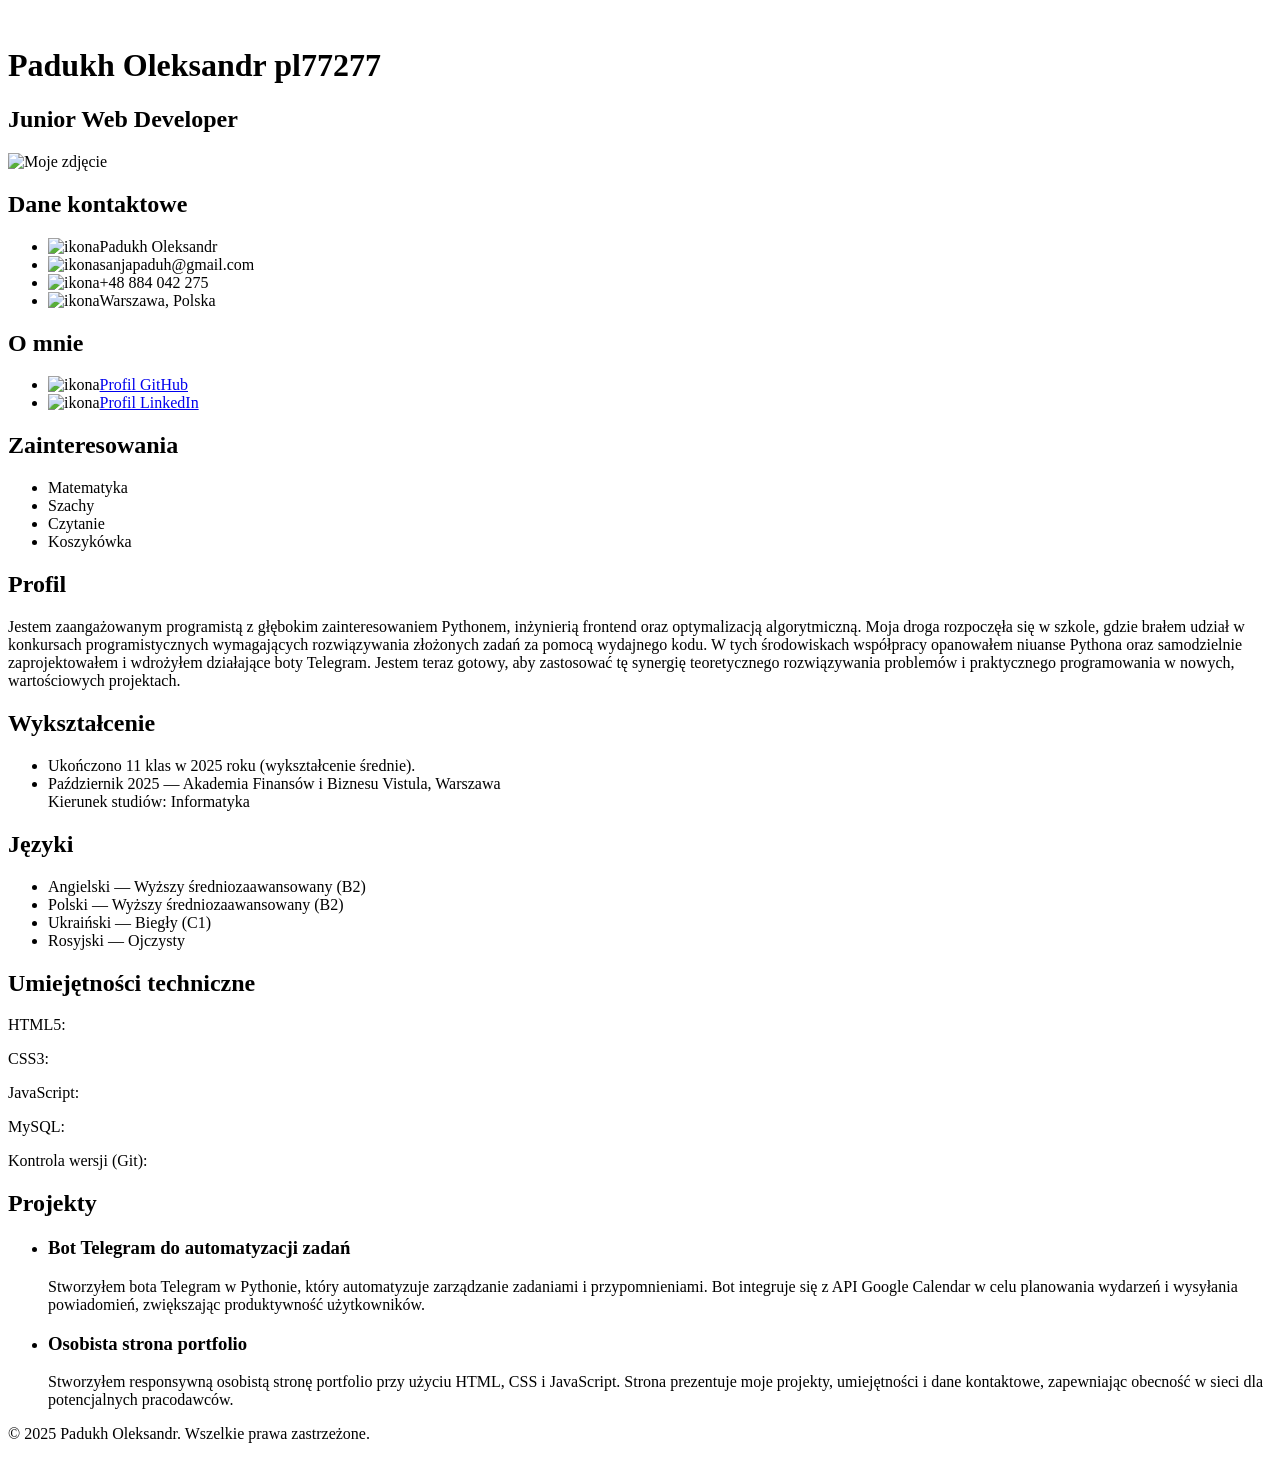
==== index.html @ f1d95746 "versia maketa" ====
<!DOCTYPE html>
<html lang="pl">
<head>
    <meta charset="UTF-8">
    <meta name="viewport" content="width=device-width, initial-scale=1.0">
     <link rel="stylesheet" href="./style.css">
    <title>CV Padukh Oleksandr pl77277</title>
</head>
<body>

    <div class="cv">
        <header>
            <img src="picture/header_pic.png" alt="" class="headerPic">
        </header>
        <div class="container">
            <div class="left_part-cv">
                <div class="personal_details">
                    <h1 class="title-cv">Padukh Oleksandr pl77277</h1>
                    <h2 class="subtitle-cv">Junior Web Developer</h2>
                    <div class="photo-wrapper">
                        <img class="cv_photo" src="picture/image.png" alt="Moje zdjęcie">
                    </div>
                </div>
                <div class="contact_inform">
                    <h2 class="header">Dane kontaktowe</h2>

                    <ul class="contacts_me">
                        <li class="contact_me"><img class="contact-icon" src="picture/person.svg" alt="ikona">Padukh Oleksandr</li>
                        <li class="contact_me"><img class="contact-icon" src="picture/email.svg" alt="ikona">sanjapaduh@gmail.com</li>
                        <li class="contact_me"><img class="contact-icon" src="picture/phone.svg" alt="ikona">+48 884 042 275</li>
                        <li class="contact_me"><img class="contact-icon" src="picture/location.svg" alt="ikona">Warszawa, Polska</li>
                        
                    </ul>
                </div>
                <div class="about_me">
                    <h2 class="header">O mnie</h2>
                    <ul class="about_me-list">
                        <li class="contact_me"><img class="contact-icon" src="picture/git.svg" alt="ikona"><a href="https://example.com">Profil GitHub</a></li>
                        <li class="contact_me"><img class="contact-icon" src="picture/linkedin.svg" alt="ikona"><a href="https://example.com">Profil LinkedIn</a></li>
                    </ul>
                </div>
                <div class="hobbies">
                    <h2 class="header">Zainteresowania</h2>
                    <ul class="hobbies-list">
                        <li>Matematyka</li>
                        <li>Szachy</li>
                        <li>Czytanie</li>
                        <li>Koszykówka</li>
                    </ul>
                    
                </div>
            </div>
            <div class="right_part-cv">
                <div class="profile">
                    <h2 class="header">Profil</h2>
                    <p class="profile_description description">
                        Jestem zaangażowanym programistą z głębokim zainteresowaniem Pythonem,
                        inżynierią frontend oraz optymalizacją algorytmiczną. Moja droga rozpoczęła się
                        w szkole, gdzie brałem udział w konkursach programistycznych wymagających
                        rozwiązywania złożonych zadań za pomocą wydajnego kodu. W tych
                        środowiskach współpracy opanowałem niuanse Pythona oraz samodzielnie
                        zaprojektowałem i wdrożyłem działające boty Telegram. Jestem teraz gotowy,
                        aby zastosować tę synergię teoretycznego rozwiązywania problemów i praktycznego
                        programowania w nowych, wartościowych projektach.
                    </p>
                </div>
            <section aria-labelledby="education-title">
                    <h2 class="header" id="education-title">Wykształcenie</h2>
                <ul  class="education-list">
                    <li class="education-item description">Ukończono 11 klas w 2025 roku (wykształcenie średnie).</li>
                    <li class="education-item description" >
                        Październik 2025 — Akademia Finansów i Biznesu Vistula, Warszawa<br>
                        Kierunek studiów: Informatyka
                    </li>
                </ul>
            </section>
                <div class="languages">
                    <h2 class="header">Języki</h2>
                    <ul class="languages_list">
                        <li class="language">Angielski — Wyższy średniozaawansowany (B2)</li>
                        <li class="language">Polski — Wyższy średniozaawansowany (B2)</li>
                        <li class="language">Ukraiński — Biegły (C1)</li>
                        <li class="language">Rosyjski — Ojczysty</li>
                    </ul>
                </div>
                <div class="right-skills">
                    <div class="hard-skills">
                        <h2 class="header">Umiejętności techniczne</h2>
                        <div class="skills_card">
                            <div class="skill">
                                <p class="skill-name">HTML5:</p>
                                <div class="dots">
                                    <span class="skills_dot "></span>
                                    <span class="skills_dot"></span>
                                    <span class="skills_dot"></span>
                                    <span class="skills_dot filled"></span>
                                    <span class="skills_dot filled"></span>
                                </div>
                            </div>
                            <div class="skill">
                                <p class="skill-name">CSS3:</p>
                                <div class="dots">
                                    <span class="skills_dot "></span>
                                    <span class="skills_dot"></span>
                                    <span class="skills_dot"></span>
                                    <span class="skills_dot filled"></span>
                                    <span class="skills_dot filled"></span>
                                </div>
                            </div>
                            <div class="skill">
                                <p class="skill-name">JavaScript:</p>
                                <div class="dots">
                                    <span class="skills_dot "></span>
                                    <span class="skills_dot"></span>
                                    <span class="skills_dot filled"></span>
                                    <span class="skills_dot filled"></span>
                                    <span class="skills_dot filled"></span>
                                </div>
                            </div>
                            <div class="skill">
                                <p class="skill-name">MySQL:</p>
                                <div class="dots">
                                    <span class="skills_dot "></span>
                                    <span class="skills_dot filled"></span>
                                    <span class="skills_dot filled"></span>
                                    <span class="skills_dot filled"></span>
                                    <span class="skills_dot filled"></span>
                                </div>
                            </div>
                            <div class="skill">
                            <p class="skill-name">Kontrola wersji (Git):</p>
                            <div class="dots">
                                <span class="skills_dot"></span>
                                <span class="skills_dot"></span>
                                <span class="skills_dot filled"></span>
                                <span class="skills_dot filled"></span>
                                <span class="skills_dot filled"></span>
                            </div>
                   
                        </div>
                    </div>
                    
                    
                </div>
               
                    

            </div>
            <section class="project-skills">
                <h2 class="header">Projekty</h2>
                <ul class="projects-list">
                    <li class="project-item">
                        <h3 class="project-title">Bot Telegram do automatyzacji zadań</h3>
                        <p class="description">
                            Stworzyłem bota Telegram w Pythonie, który automatyzuje zarządzanie zadaniami i przypomnieniami. Bot integruje się z API Google Calendar w celu planowania wydarzeń i wysyłania powiadomień, zwiększając produktywność użytkowników.
                        </p>
                    </li>
                    <li class="project-item">
                        <h3 class="project-title">Osobista strona portfolio</h3>
                        <p class="description">
                            Stworzyłem responsywną osobistą stronę portfolio przy użyciu HTML, CSS i JavaScript. Strona prezentuje moje projekty, umiejętności i dane kontaktowe, zapewniając obecność w sieci dla potencjalnych pracodawców.
                        </p>
                    </li>
                </ul>

        </section>
                
    </div>

    </div>
         <footer>
            <div class="footer">
                <p class="footer-text">© 2025 Padukh Oleksandr. Wszelkie prawa zastrzeżone.</p>
            </div>
        </footer>
              
</div>
</body>
</html>
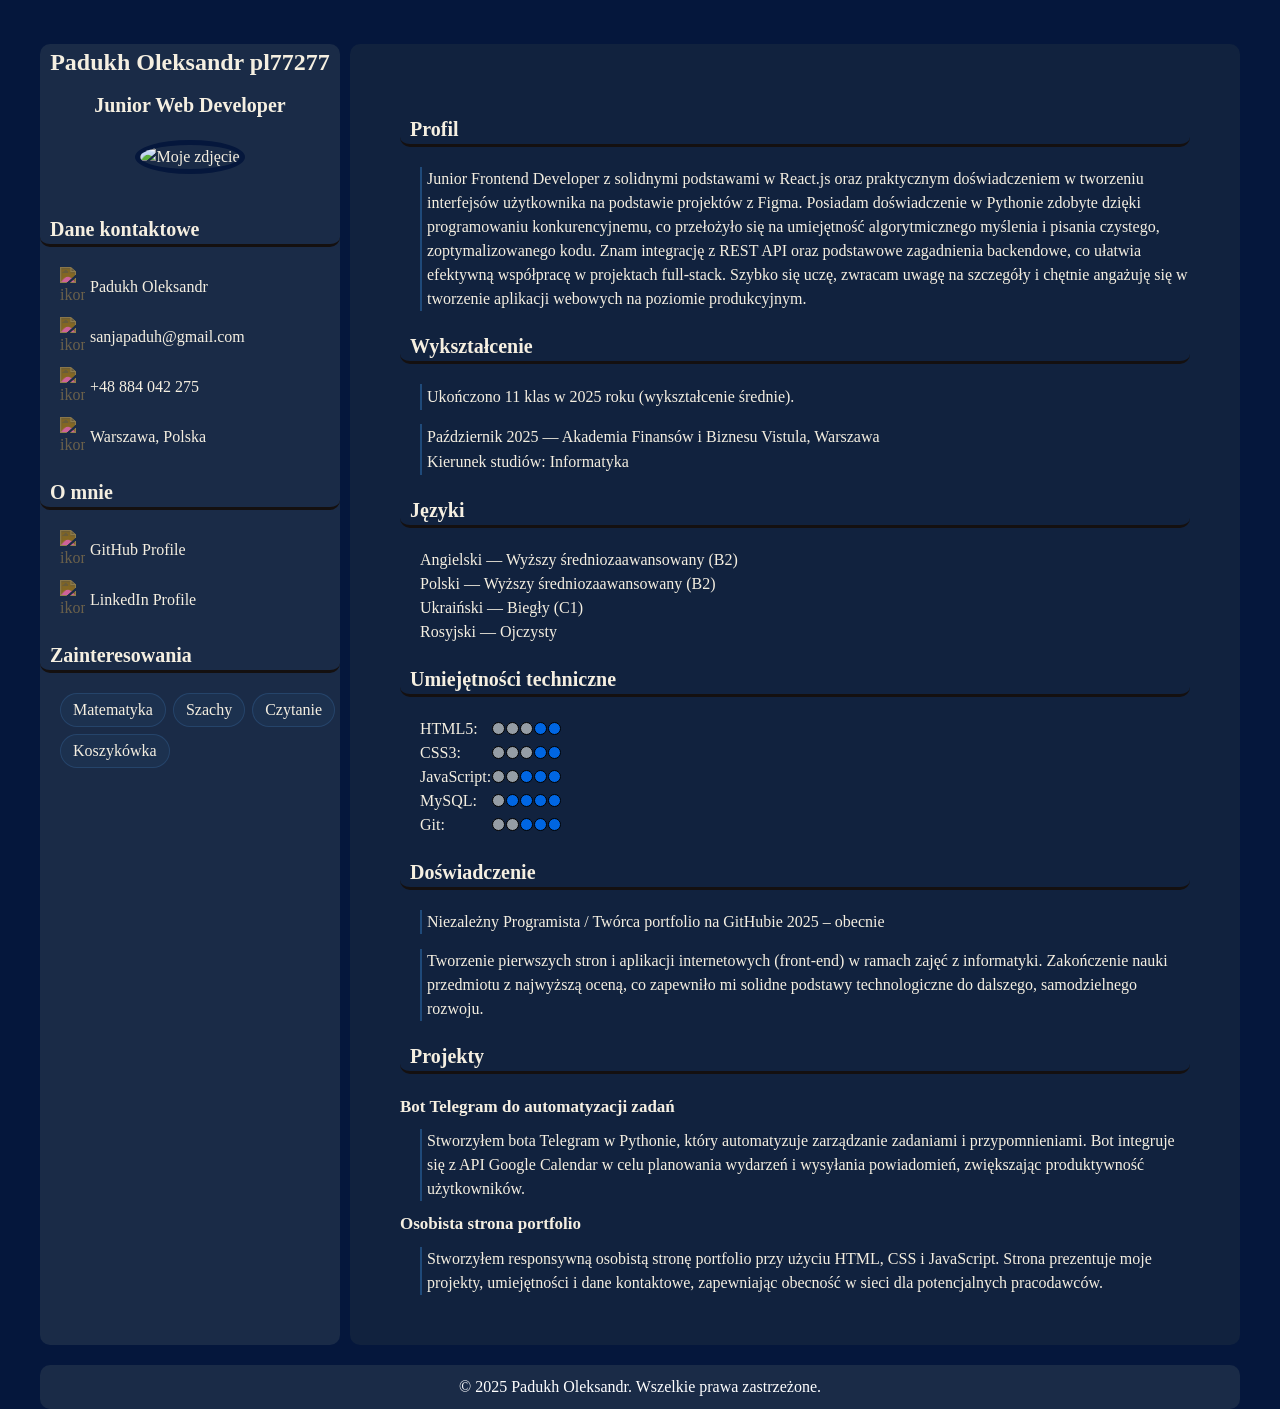
==== commit 07aa0fd5: "html umowę dotrymano" ====
--- a/index.html
+++ b/index.html
@@ -3,177 +3,190 @@
 <head>
     <meta charset="UTF-8">
     <meta name="viewport" content="width=device-width, initial-scale=1.0">
-     <link rel="stylesheet" href="./style.css">
+    <link rel="stylesheet" href="./style.css">
     <title>CV Padukh Oleksandr pl77277</title>
 </head>
 <body>
 
     <div class="cv">
+
         <header>
             <img src="picture/header_pic.png" alt="" class="headerPic">
-        </header>
+            </header>
         <div class="container">
-            <div class="left_part-cv">
-                <div class="personal_details">
-                    <h1 class="title-cv">Padukh Oleksandr pl77277</h1>
-                    <h2 class="subtitle-cv">Junior Web Developer</h2>
-                    <div class="photo-wrapper">
-                        <img class="cv_photo" src="picture/image.png" alt="Moje zdjęcie">
-                    </div>
-                </div>
-                <div class="contact_inform">
-                    <h2 class="header">Dane kontaktowe</h2>
+            <!-- <main> -->
+       
+                <div class="left_part-cv">
+                    <section class="personal_details">
+                        <h1 class="title-cv">Padukh Oleksandr pl77277</h1>
+                        <h2 class="subtitle-cv">Junior Web Developer</h2>
+                        <div class="photo-wrapper">
+                            <img class="cv_photo" src="picture/image.png" alt="Moje zdjęcie">
+                        </div>
+                    </section>
+                    <section class="contact_inform">
+                        <h2 class="header">Dane kontaktowe</h2>
+                        <ul class="contacts_me">
+                            <li class="contact_me"><img class="contact-icon" src="picture/person.svg" alt="ikona">Padukh Oleksandr</li>
+                            <li class="contact_me"><img class="contact-icon" src="picture/email.svg" alt="ikona">sanjapaduh@gmail.com</li>
+                            <li class="contact_me"><img class="contact-icon" src="picture/phone.svg" alt="ikona">+48 884 042 275</li>
+                            <li class="contact_me"><img class="contact-icon" src="picture/location.svg" alt="ikona">Warszawa, Polska</li>
+                        </ul>
+                    </section>
+                    <section class="about_me">
+                        <h2 class="header">O mnie</h2>
+                        <ul class="about_me-list">
+                            <li class="contact_me"><img class="contact-icon" src="picture/git.svg" alt="ikona"><a href="https://example.com" target="_blank" rel="noopener noreferrer">GitHub Profile</a></li>
+                            <li class="contact_me"><img class="contact-icon" src="picture/linkedin.svg" alt="ikona"><a href="https://example.com" target="_blank" rel="noopener noreferrer">LinkedIn Profile</a></li>
+                        </ul>
+                    </section>
+                    <section class="hobbies">
+                        <h2 class="header">Zainteresowania</h2>
+                        <ul class="hobbies-list">
+                            <li>Matematyka</li>
+                            <li>Szachy</li>
+                            <li>Czytanie</li>
+                            <li>Koszykówka</li>
+                        </ul>
+                    </section>
+                </div><!-- /.left_part-cv -->
 
-                    <ul class="contacts_me">
-                        <li class="contact_me"><img class="contact-icon" src="picture/person.svg" alt="ikona">Padukh Oleksandr</li>
-                        <li class="contact_me"><img class="contact-icon" src="picture/email.svg" alt="ikona">sanjapaduh@gmail.com</li>
-                        <li class="contact_me"><img class="contact-icon" src="picture/phone.svg" alt="ikona">+48 884 042 275</li>
-                        <li class="contact_me"><img class="contact-icon" src="picture/location.svg" alt="ikona">Warszawa, Polska</li>
-                        
-                    </ul>
-                </div>
-                <div class="about_me">
-                    <h2 class="header">O mnie</h2>
-                    <ul class="about_me-list">
-                        <li class="contact_me"><img class="contact-icon" src="picture/git.svg" alt="ikona"><a href="https://example.com">Profil GitHub</a></li>
-                        <li class="contact_me"><img class="contact-icon" src="picture/linkedin.svg" alt="ikona"><a href="https://example.com">Profil LinkedIn</a></li>
-                    </ul>
-                </div>
-                <div class="hobbies">
-                    <h2 class="header">Zainteresowania</h2>
-                    <ul class="hobbies-list">
-                        <li>Matematyka</li>
-                        <li>Szachy</li>
-                        <li>Czytanie</li>
-                        <li>Koszykówka</li>
-                    </ul>
-                    
-                </div>
-            </div>
-            <div class="right_part-cv">
-                <div class="profile">
-                    <h2 class="header">Profil</h2>
-                    <p class="profile_description description">
-                        Jestem zaangażowanym programistą z głębokim zainteresowaniem Pythonem,
-                        inżynierią frontend oraz optymalizacją algorytmiczną. Moja droga rozpoczęła się
-                        w szkole, gdzie brałem udział w konkursach programistycznych wymagających
-                        rozwiązywania złożonych zadań za pomocą wydajnego kodu. W tych
-                        środowiskach współpracy opanowałem niuanse Pythona oraz samodzielnie
-                        zaprojektowałem i wdrożyłem działające boty Telegram. Jestem teraz gotowy,
-                        aby zastosować tę synergię teoretycznego rozwiązywania problemów i praktycznego
-                        programowania w nowych, wartościowych projektach.
-                    </p>
-                </div>
-            <section aria-labelledby="education-title">
-                    <h2 class="header" id="education-title">Wykształcenie</h2>
-                <ul  class="education-list">
-                    <li class="education-item description">Ukończono 11 klas w 2025 roku (wykształcenie średnie).</li>
-                    <li class="education-item description" >
-                        Październik 2025 — Akademia Finansów i Biznesu Vistula, Warszawa<br>
-                        Kierunek studiów: Informatyka
-                    </li>
-                </ul>
+            
+                <div class="right_part-cv">
+                    <section class="profile">
+                        <h2 class="header">Profil</h2>
+                        <p class="profile_description description">
+                            Junior Frontend Developer z solidnymi podstawami w React.js oraz praktycznym
+                            doświadczeniem w tworzeniu interfejsów użytkownika na podstawie projektów z Figma.
+                            Posiadam doświadczenie w Pythonie zdobyte dzięki programowaniu konkurencyjnemu, co
+                            przełożyło się na umiejętność algorytmicznego myślenia i pisania czystego, zoptymalizowanego kodu.
+                            Znam integrację z REST API oraz podstawowe zagadnienia backendowe, co ułatwia efektywną współpracę
+                            w projektach full‑stack. Szybko się uczę, zwracam uwagę na szczegóły i chętnie 
+                            angażuję się w tworzenie aplikacji webowych na poziomie produkcyjnym.
+                        </p>
+                    </section>
+
+                    <section aria-labelledby="education-title">
+                        <h2 class="header" id="education-title">Wykształcenie</h2>
+                        <ul class="education-list">
+                            <li class="education-item description">Ukończono 11 klas w 2025 roku (wykształcenie średnie).</li>
+                            <li class="education-item description">
+                                Październik 2025 — Akademia Finansów i Biznesu Vistula, Warszawa<br>
+                                Kierunek studiów: Informatyka
+                            </li>
+                        </ul>
+                    </section>
+
+                    <section class="languages">
+                        <h2 class="header">Języki</h2>
+                        <ul class="languages_list">
+                            <li class="language">Angielski — Wyższy średniozaawansowany (B2)</li>
+                            <li class="language">Polski — Wyższy średniozaawansowany (B2)</li>
+                            <li class="language">Ukraiński — Biegły (C1)</li>
+                            <li class="language">Rosyjski — Ojczysty</li>
+                        </ul>
+                    </section>
+
+                    <section class="skills">
+                        <h2 class="header">Umiejętności techniczne</h2>
+                        <div class="skills_cards">
+                            <div class="skills_card">
+                                <div class="skill">
+                                    <p class="skill-name">HTML5:</p>
+                                    <div class="dots">
+                                        <span class="skills_dot filled"></span>
+                                        <span class="skills_dot filled"></span>
+                                        <span class="skills_dot filled"></span>
+                                        <span class="skills_dot"></span>
+                                        <span class="skills_dot"></span>
+                                    </div>
+                                </div>
+                                <div class="skill">
+                                    <p class="skill-name">CSS3:</p>
+                                    <div class="dots">
+                                        <span class="skills_dot filled"></span>
+                                        <span class="skills_dot filled"></span>
+                                        <span class="skills_dot filled"></span>
+                                        <span class="skills_dot"></span>
+                                        <span class="skills_dot"></span>
+                                    </div>
+                                </div>
+                                <div class="skill">
+                                    <p class="skill-name">JavaScript:</p>
+                                    <div class="dots">
+                                        <span class="skills_dot filled"></span>
+                                        <span class="skills_dot filled"></span>
+                                        <span class="skills_dot"></span>
+                                        <span class="skills_dot"></span>
+                                        <span class="skills_dot"></span>
+                                    </div>
+                                </div>
+                                <div class="skill">
+                                    <p class="skill-name">MySQL:</p>
+                                    <div class="dots">
+                                        <span class="skills_dot filled"></span>
+                                        <span class="skills_dot"></span>
+                                        <span class="skills_dot"></span>
+                                        <span class="skills_dot"></span>
+                                        <span class="skills_dot"></span>
+                                    </div>
+                                </div>
+                                <div class="skill">
+                                    <p class="skill-name">Git:</p>
+                                    <div class="dots">
+                                        <span class="skills_dot filled"></span>
+                                        <span class="skills_dot filled"></span>
+                                        <span class="skills_dot"></span>
+                                        <span class="skills_dot"></span>
+                                        <span class="skills_dot"></span>
+                                    </div>
+                                </div>
+                            </div><!-- /.skills_card -->
+                        </div><!-- /.skills_cards -->
+                    </section>
+
+                    <section class="experience">
+                        <h2 class="header">Doświadczenie</h2>
+                        <article class="experience-item description">
+                            Niezależny Programista / Twórca portfolio na GitHubie
+                            2025 – obecnie
+                        </article>
+                        <article class="experience-item description">
+                            Tworzenie pierwszych stron i aplikacji internetowych 
+                            (front-end) w ramach zajęć z informatyki. Zakończenie nauki przedmiotu z
+                            najwyższą oceną, co zapewniło 
+                            mi solidne podstawy technologiczne do dalszego, samodzielnego rozwoju.
+                        </article>
+                    </section>
+
+                    <section class="project-skills">
+                        <h2 class="header">Projekty</h2>
+                        <ul class="projects-list">
+                            <li class="project-item">
+                                <h3 class="project-title">Bot Telegram do automatyzacji zadań</h3>
+                                <p class="description">
+                                    Stworzyłem bota Telegram w Pythonie, który automatyzuje zarządzanie zadaniami i przypomnieniami. Bot integruje się z API Google Calendar w celu planowania wydarzeń i wysyłania powiadomień, zwiększając produktywność użytkowników.
+                                </p>
+                            </li>
+                            <li class="project-item">
+                                <h3 class="project-title">Osobista strona portfolio</h3>
+                                <p class="description">
+                                    Stworzyłem responsywną osobistą stronę portfolio przy użyciu HTML, CSS i JavaScript. Strona prezentuje moje projekty, umiejętności i dane kontaktowe, zapewniając obecność w sieci dla potencjalnych pracodawców.
+                                </p>
+                            </li>
+                        </ul>
+                    </section>
+                </div><!-- /.right_part-cv -->
+            <!-- </main> -->
+             
+        </div>
+
+        <footer>
+            <section class="footer">
+                <p class="footer-text">© 2025 Padukh Oleksandr. Wszelkie prawa zastrzeżone.</p>
             </section>
-                <div class="languages">
-                    <h2 class="header">Języki</h2>
-                    <ul class="languages_list">
-                        <li class="language">Angielski — Wyższy średniozaawansowany (B2)</li>
-                        <li class="language">Polski — Wyższy średniozaawansowany (B2)</li>
-                        <li class="language">Ukraiński — Biegły (C1)</li>
-                        <li class="language">Rosyjski — Ojczysty</li>
-                    </ul>
-                </div>
-                <div class="right-skills">
-                    <div class="hard-skills">
-                        <h2 class="header">Umiejętności techniczne</h2>
-                        <div class="skills_card">
-                            <div class="skill">
-                                <p class="skill-name">HTML5:</p>
-                                <div class="dots">
-                                    <span class="skills_dot "></span>
-                                    <span class="skills_dot"></span>
-                                    <span class="skills_dot"></span>
-                                    <span class="skills_dot filled"></span>
-                                    <span class="skills_dot filled"></span>
-                                </div>
-                            </div>
-                            <div class="skill">
-                                <p class="skill-name">CSS3:</p>
-                                <div class="dots">
-                                    <span class="skills_dot "></span>
-                                    <span class="skills_dot"></span>
-                                    <span class="skills_dot"></span>
-                                    <span class="skills_dot filled"></span>
-                                    <span class="skills_dot filled"></span>
-                                </div>
-                            </div>
-                            <div class="skill">
-                                <p class="skill-name">JavaScript:</p>
-                                <div class="dots">
-                                    <span class="skills_dot "></span>
-                                    <span class="skills_dot"></span>
-                                    <span class="skills_dot filled"></span>
-                                    <span class="skills_dot filled"></span>
-                                    <span class="skills_dot filled"></span>
-                                </div>
-                            </div>
-                            <div class="skill">
-                                <p class="skill-name">MySQL:</p>
-                                <div class="dots">
-                                    <span class="skills_dot "></span>
-                                    <span class="skills_dot filled"></span>
-                                    <span class="skills_dot filled"></span>
-                                    <span class="skills_dot filled"></span>
-                                    <span class="skills_dot filled"></span>
-                                </div>
-                            </div>
-                            <div class="skill">
-                            <p class="skill-name">Kontrola wersji (Git):</p>
-                            <div class="dots">
-                                <span class="skills_dot"></span>
-                                <span class="skills_dot"></span>
-                                <span class="skills_dot filled"></span>
-                                <span class="skills_dot filled"></span>
-                                <span class="skills_dot filled"></span>
-                            </div>
-                   
-                        </div>
-                    </div>
-                    
-                    
-                </div>
-               
-                    
+        </footer>
+    </div><!-- /.cv -->
 
-            </div>
-            <section class="project-skills">
-                <h2 class="header">Projekty</h2>
-                <ul class="projects-list">
-                    <li class="project-item">
-                        <h3 class="project-title">Bot Telegram do automatyzacji zadań</h3>
-                        <p class="description">
-                            Stworzyłem bota Telegram w Pythonie, który automatyzuje zarządzanie zadaniami i przypomnieniami. Bot integruje się z API Google Calendar w celu planowania wydarzeń i wysyłania powiadomień, zwiększając produktywność użytkowników.
-                        </p>
-                    </li>
-                    <li class="project-item">
-                        <h3 class="project-title">Osobista strona portfolio</h3>
-                        <p class="description">
-                            Stworzyłem responsywną osobistą stronę portfolio przy użyciu HTML, CSS i JavaScript. Strona prezentuje moje projekty, umiejętności i dane kontaktowe, zapewniając obecność w sieci dla potencjalnych pracodawców.
-                        </p>
-                    </li>
-                </ul>
-
-        </section>
-                
-    </div>
-
-    </div>
-         <footer>
-            <div class="footer">
-                <p class="footer-text">© 2025 Padukh Oleksandr. Wszelkie prawa zastrzeżone.</p>
-            </div>
-        </footer>
-              
-</div>
 </body>
 </html>
--- a/style.css
+++ b/style.css
@@ -0,0 +1,236 @@
+html {
+    box-sizing: border-box;
+}
+
+.contact-icon {
+    filter: invert(66%) sepia(32%) saturate(500%) hue-rotate(5deg) brightness(95%) contrast(90%);
+}
+
+
+*,
+*::after,
+*::before {
+    box-sizing: inherit;
+    margin: 0;
+    padding: 0;
+}
+
+a {
+    text-decoration: none;
+    color: #F5EFE1;
+    
+}
+
+
+li {
+    list-style-type: none;
+
+}
+
+body {
+    font-family: 'Times New Roman', serif;
+    font-size: 16px;
+    font-weight: 400;
+    background-color: #F8F9FA;
+    color: #F5EFE1;
+    line-height: 1.5;
+}
+
+.container {
+    /* background-color: #255897; */
+    border-radius: 10px;
+    max-width: 1200px;
+    margin: 0 auto;
+    display: flex;
+    justify-content: space-between;
+}
+/* left-column */
+
+.left_part-cv {
+    background-color: #1A2B47;
+    margin-top: 20px;
+    max-width: 300px;
+
+    /* padding: 50px 50px 50px 50px; */
+    border-radius: 10px;
+    color: #F5EFE1;
+    margin-right: 10px;
+
+}
+
+
+.cv{
+    background-color: #05173C;
+}
+
+
+
+.personal_details {
+    display: flex;
+    flex-direction: column;
+    align-items: center;
+   
+}
+
+.title-cv{
+    font-size: 24px;
+    margin-bottom: 10px;
+    font-weight: bold;
+}
+
+.subtitle-cv{
+    font-size: 20px;
+    margin-bottom: 20px;
+}
+
+.cv_photo {
+    width: 120px;
+    height: 120px;
+    border-radius: 50%;
+    margin-bottom: 20px;
+    align-items: center;
+    border: 5px solid #05173C;
+}
+
+.headerPic {
+    width: 100%;
+    height: auto;
+}
+.header {
+    font-size: 20px;
+    border-bottom: #141010 3px solid;
+    border-radius: 10px;
+    padding-left: 10px;
+    margin: 20px 0px 20px 0px;
+}
+
+.contact_me {
+    display: flex;
+    align-items: center;
+    margin-bottom: 10px;
+    margin-left: 20px;
+
+
+}
+
+.contact-icon{
+    width: 25px;
+    margin: 0 5px 0 0;
+}
+
+
+/* ── Hobbies ── */
+.hobbies-list {
+    display: flex;
+    flex-wrap: wrap;
+    gap: 7px;
+    margin-left: 20px;
+}
+
+.hobbies-list li {
+    /* font-size: 12px; */
+    padding: 4px 12px;
+    border: 1px solid rgba(76, 144, 216, 0.2);
+    border-radius: 20px;
+    /* color: #d4ddec; */
+    background: rgba(74, 144, 217, 0.06);
+    transition: border-color 0.2s, color 0.2s;
+   
+    
+}
+
+.hobbies-list li:hover {
+    border-color: #4A90D9;
+    color: #E8F0FE;
+}
+
+/* right-column */
+.right_part-cv {
+    width: 900px;
+    padding: 30px;
+    background-color: #11223e;
+    padding: 50px 50px 50px 50px;
+    margin-top: 20px;
+    border-radius: 10px;
+
+    /* margin-top: 50px; */
+}
+
+/* education */
+
+.education-list {
+    display: flex;
+    flex-direction: column;
+    gap: 14px;
+}
+ 
+.education-item {
+    padding-left: 14px;
+    border-left: 2px solid #1f4a7a ;
+    /* background-color: #8BA3C7; */
+    line-height: 1.6;
+}
+
+.languages .languages_list{
+    margin-left: 20px;
+}
+.hard-skills{
+    width: 250px;
+}
+.skill{
+    display: flex;
+    justify-content: space-between;
+    align-items: center;    
+    margin-left: 20px;
+}
+
+.dots{
+    align-items: center;
+    display: flex;
+}
+
+
+.skills_dot{
+    width: 13px;
+    height: 13px;
+    border: 1px solid #000000;
+    display: inline-flex;
+    margin-left: 1px;
+    background-color: #0066e3;
+    border-radius: 100%;
+}
+
+.filled {
+    background-color: #959da5;
+}
+
+.skills_cards {
+    display: flex;
+    justify-content: space-between;
+}
+
+.project-title {
+    font-size: 17px;
+    font-weight: bold;
+    margin-bottom: 5px;
+    margin: 10px  0px;
+}
+
+.description{
+    margin-left: 20px;
+    border-left: 2px solid #1f4a7a ;
+    padding-left: 5px;
+}
+.experience-item{
+    margin-bottom: 15px;
+}
+
+footer {
+    text-align: center;
+    padding: 10px;
+    background: #1A2B47;
+    color: white;
+    border-radius: 10px;
+    max-width: 1200px;
+    margin: 20px auto 0;
+}
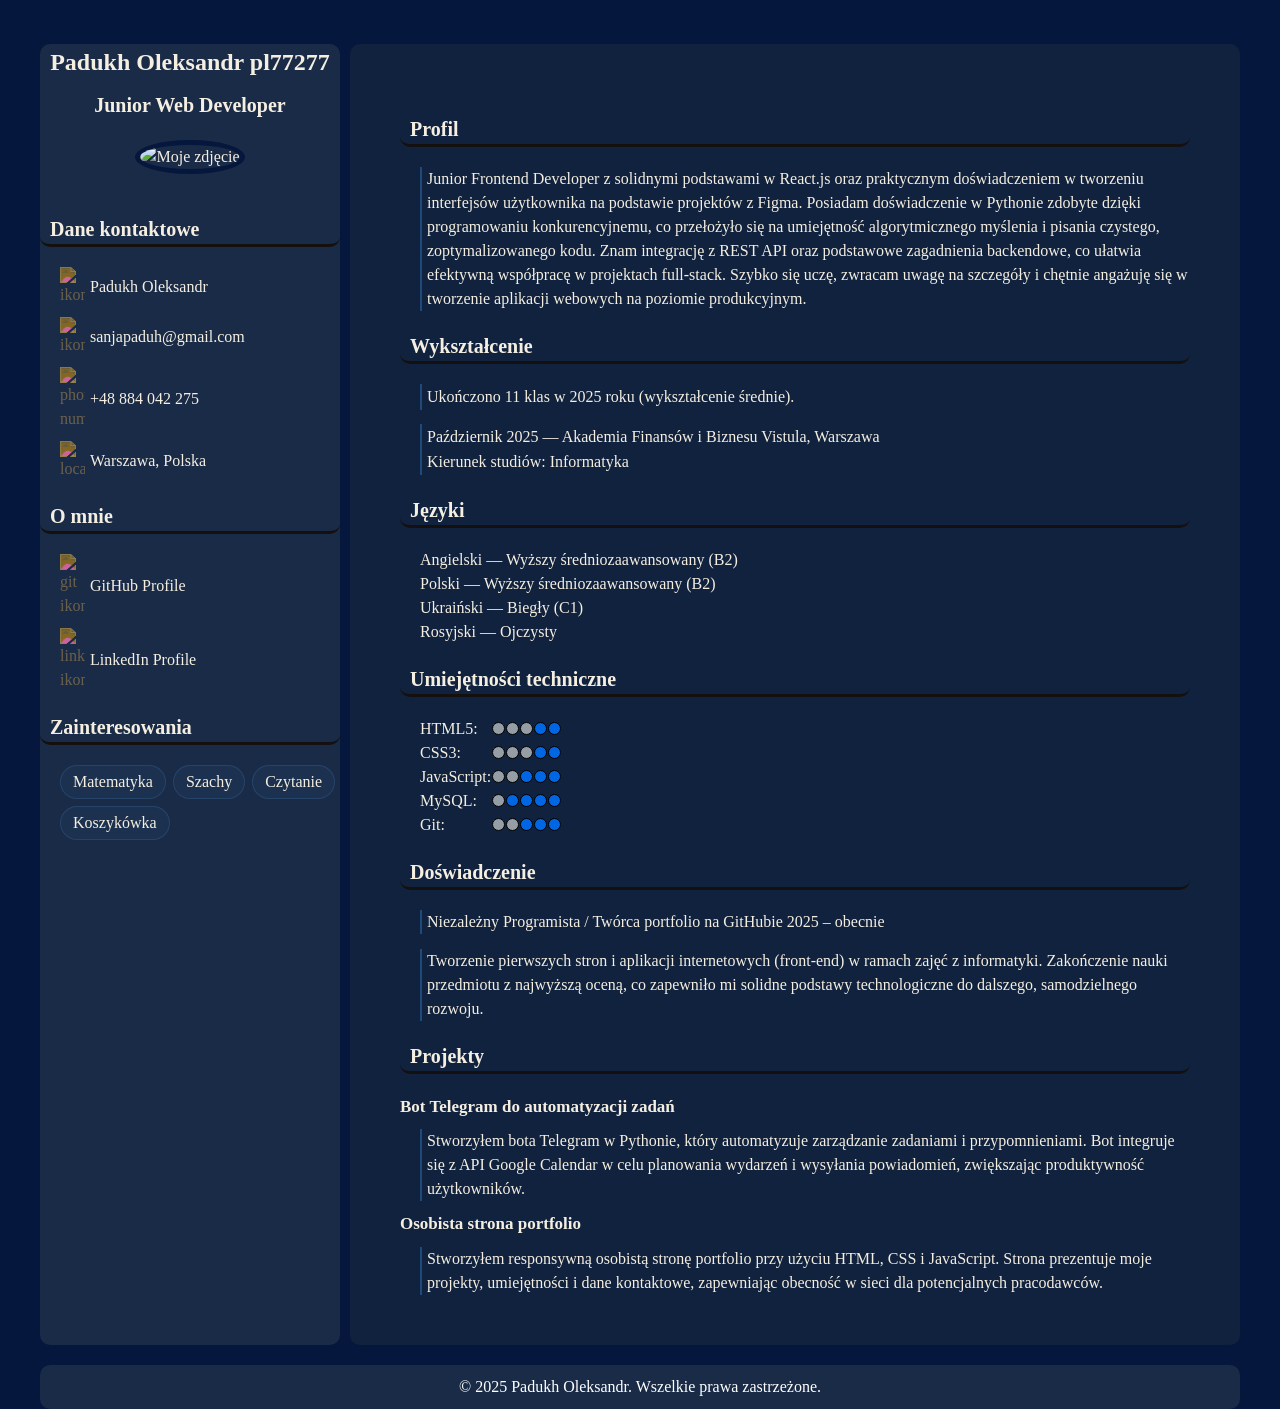
==== commit efeb9f51: "wersja konieczna" ====
--- a/index.html
+++ b/index.html
@@ -12,7 +12,8 @@
 
         <header>
             <img src="picture/header_pic.png" alt="" class="headerPic">
-            </header>
+        </header>
+        <main>
         <div class="container">
             <!-- <main> -->
        
@@ -28,16 +29,22 @@
                         <h2 class="header">Dane kontaktowe</h2>
                         <ul class="contacts_me">
                             <li class="contact_me"><img class="contact-icon" src="picture/person.svg" alt="ikona">Padukh Oleksandr</li>
-                            <li class="contact_me"><img class="contact-icon" src="picture/email.svg" alt="ikona">sanjapaduh@gmail.com</li>
-                            <li class="contact_me"><img class="contact-icon" src="picture/phone.svg" alt="ikona">+48 884 042 275</li>
-                            <li class="contact_me"><img class="contact-icon" src="picture/location.svg" alt="ikona">Warszawa, Polska</li>
+                            <li class="contact_me">
+                                <img class="contact-icon" src="picture/email.svg" alt="ikona">
+                                <a href="mailto:sanjapaduh@gmail.com">sanjapaduh@gmail.com</a>
+                            </li>
+                            <li class="contact_me">
+                                <img class="contact-icon" src="picture/phone.svg" alt="phone number">
+                                <a href="tel:+48884042275">+48 884 042 275</a>
+                            </li>
+                            <li class="contact_me"><img class="contact-icon" src="picture/location.svg" alt="location">Warszawa, Polska</li>
                         </ul>
                     </section>
                     <section class="about_me">
                         <h2 class="header">O mnie</h2>
                         <ul class="about_me-list">
-                            <li class="contact_me"><img class="contact-icon" src="picture/git.svg" alt="ikona"><a href="https://example.com" target="_blank" rel="noopener noreferrer">GitHub Profile</a></li>
-                            <li class="contact_me"><img class="contact-icon" src="picture/linkedin.svg" alt="ikona"><a href="https://example.com" target="_blank" rel="noopener noreferrer">LinkedIn Profile</a></li>
+                            <li class="contact_me"><img class="contact-icon" src="picture/git.svg" alt="git ikon"><a href="https://github.com/OlexanderPaduh-77277" target="_blank" rel="noopener noreferrer">GitHub Profile</a></li>
+                            <li class="contact_me"><img class="contact-icon" src="picture/linkedin.svg" alt="linkedin ikon"><a href="https://www.linkedin.com/in/oleksandr-padukh-b36338281/" target="_blank" rel="noopener noreferrer">LinkedIn Profile</a></li>
                         </ul>
                     </section>
                     <section class="hobbies">
@@ -49,7 +56,7 @@
                             <li>Koszykówka</li>
                         </ul>
                     </section>
-                </div><!-- /.left_part-cv -->
+                </div>
 
             
                 <div class="right_part-cv">
@@ -176,10 +183,11 @@
                             </li>
                         </ul>
                     </section>
-                </div><!-- /.right_part-cv -->
-            <!-- </main> -->
+                </div>
+          
              
         </div>
+        </main>
 
         <footer>
             <section class="footer">
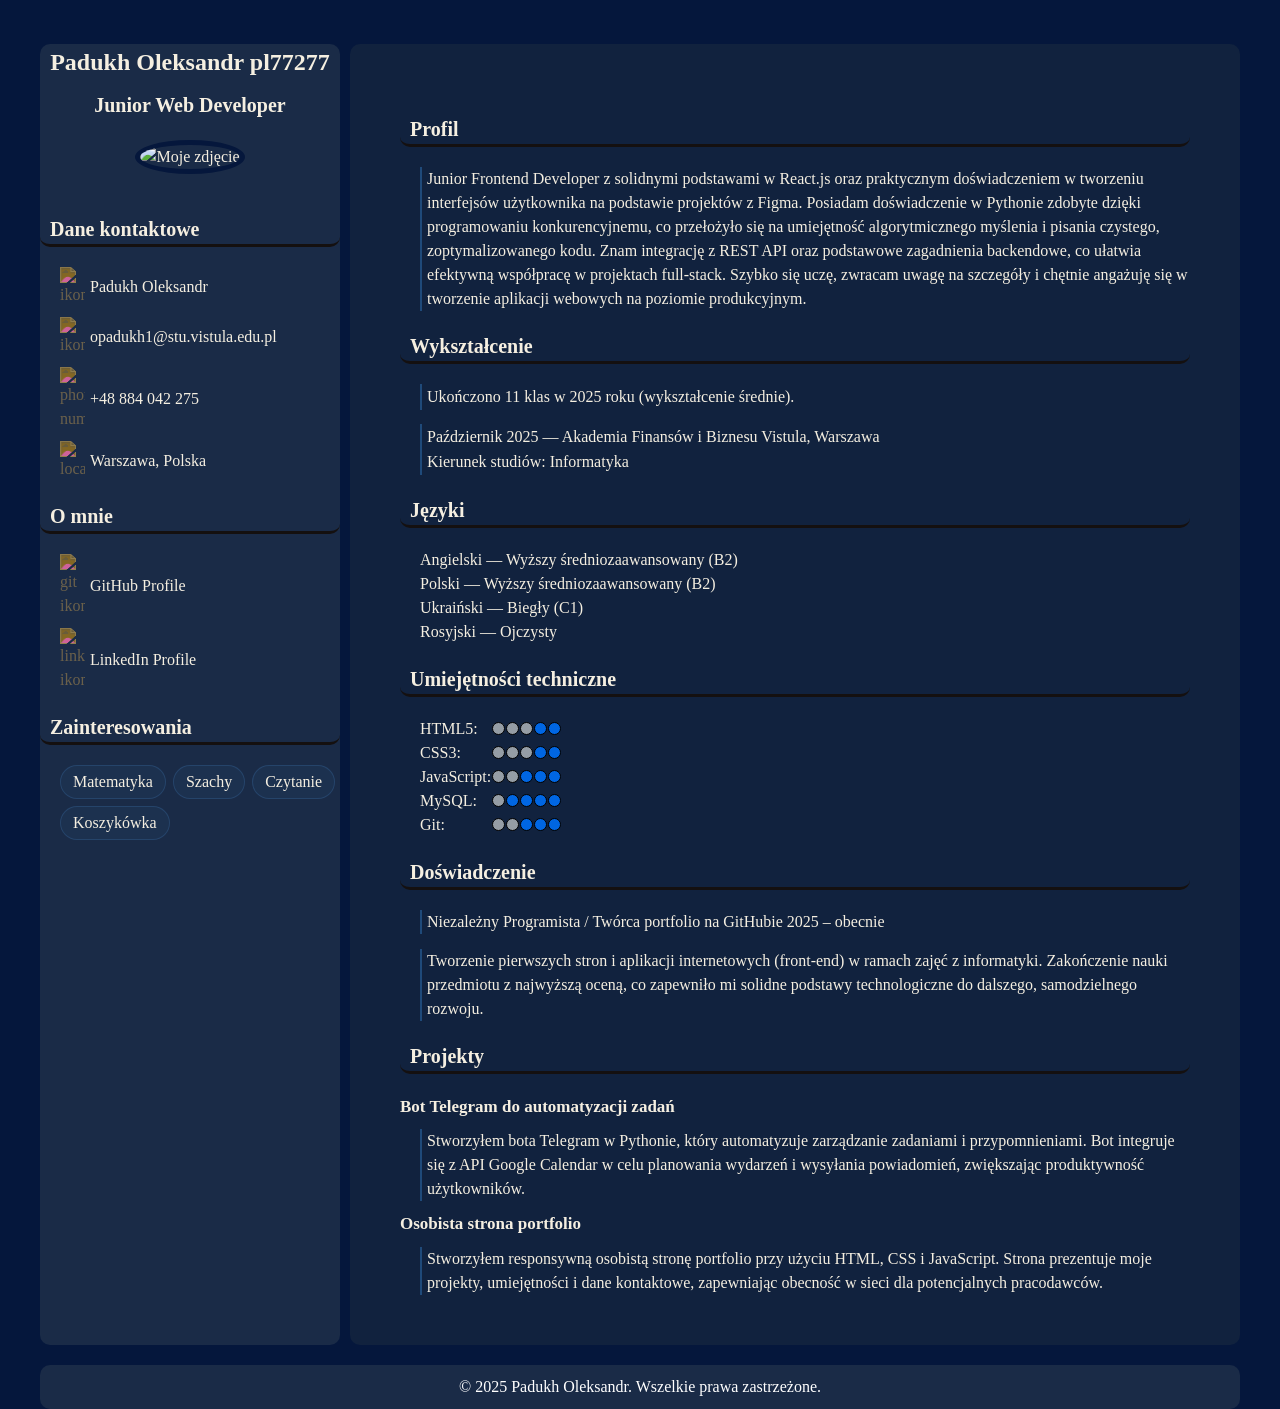
==== commit 0f5c0b19: "pic repare" ====
--- a/index.html
+++ b/index.html
@@ -14,9 +14,8 @@
             <img src="picture/header_pic.png" alt="" class="headerPic">
         </header>
         <main>
+
         <div class="container">
-            <!-- <main> -->
-       
                 <div class="left_part-cv">
                     <section class="personal_details">
                         <h1 class="title-cv">Padukh Oleksandr pl77277</h1>
@@ -31,7 +30,7 @@
                             <li class="contact_me"><img class="contact-icon" src="picture/person.svg" alt="ikona">Padukh Oleksandr</li>
                             <li class="contact_me">
                                 <img class="contact-icon" src="picture/email.svg" alt="ikona">
-                                <a href="mailto:sanjapaduh@gmail.com">sanjapaduh@gmail.com</a>
+                                <a href="mailto:opadukh1@stu.vistula.edu.pl">opadukh1@stu.vistula.edu.pl</a>
                             </li>
                             <li class="contact_me">
                                 <img class="contact-icon" src="picture/phone.svg" alt="phone number">
@@ -151,7 +150,6 @@
                             </div><!-- /.skills_card -->
                         </div><!-- /.skills_cards -->
                     </section>
-
                     <section class="experience">
                         <h2 class="header">Doświadczenie</h2>
                         <article class="experience-item description">
@@ -197,4 +195,4 @@
     </div><!-- /.cv -->
 
 </body>
-</html>+</html> 
